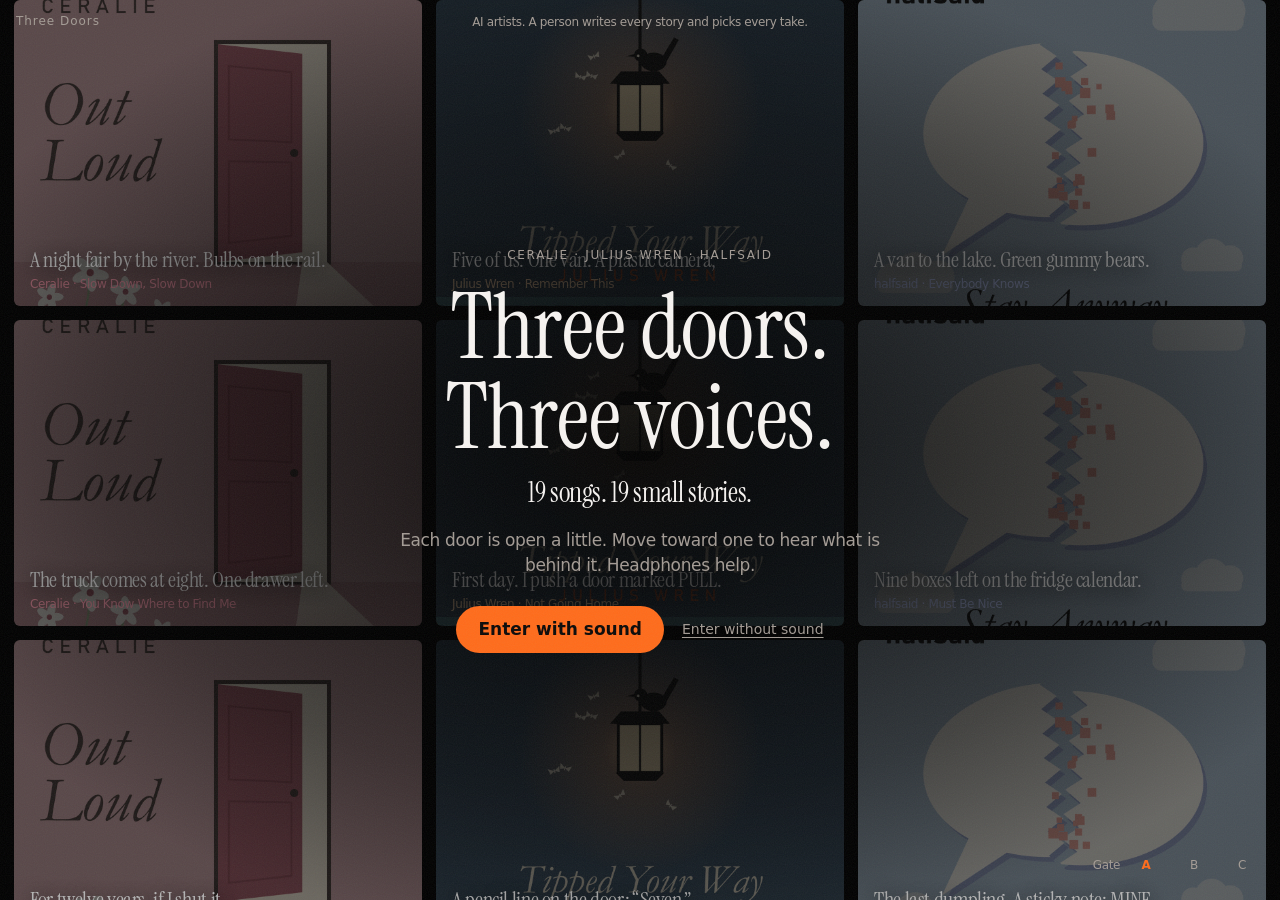
==== site/index.html @ 7b77095a "Add Three Doors site files Co-Authored-By: Claude Sonnet 5.5 <noreply@anthropic.com> Claude-Session:" ====
<!doctype html>
<html lang="en">
<head>
<meta charset="utf-8">
<meta name="viewport" content="width=device-width, initial-scale=1">
<title>Three Doors</title>
<meta name="description" content="Ceralie, Julius Wren and halfsaid. Three AI artists. Each song opens with a short story.">
<link rel="stylesheet" href="base.css?v=3">
<link rel="stylesheet" href="site.css?v=3">
<link rel="stylesheet" href="gate.css?v=3">
</head>
<body class="at-gate">
<div class="grain"></div>
<a class="brand" href="#/">Three Doors</a>
<button class="sound-btn" id="soundBtn" hidden>Sound on</button>

<section class="gate" id="gate">
  <div>
    <div class="eyebrow">Ceralie · Julius Wren · halfsaid</div>
    <h1>Three doors.<br>Three voices.</h1>
    <p class="count" id="gateCount"></p>
    <p id="gateText">Each door is open a little. Move toward one to hear what is behind it. Headphones help.</p>
    <div class="row">
      <button class="pill ember" id="enterSound">Enter with sound</button>
      <button class="link" id="enterMute">Enter without sound</button>
    </div>
  </div>
</section>

<main class="view doors on" id="home" aria-label="Three artists"></main>

<div class="knockL" id="knock" aria-hidden="true">
  <video muted loop playsinline></video>
  <div class="knock"><span></span></div>
</div>

<section class="view room" id="room" aria-labelledby="roomName">
  <canvas class="strings" id="strings"></canvas>
  <div class="room-head" id="roomHead">
    <div class="eyebrow" id="roomAlbum"></div>
    <h1 id="roomName"></h1>
    <p id="roomBio"></p>
    <p class="hint" id="roomHint"></p>
  </div>
  <div class="labels" id="labels"></div>
  <ol class="sr" id="trackList" aria-label="Songs"></ol>
  <nav class="room-nav"><a class="link" href="#/">Back to the doors</a><a class="link" id="roomNext"></a></nav>
</section>

<section class="view scene" id="scene">
  <div class="media" id="media"></div>
  <div class="glow"></div>
  <div class="word" id="word"></div>
  <div class="line" id="line" aria-live="polite"></div>
  <div class="end" id="end">
    <div class="who" id="who"></div>
    <div class="lyric" id="lyric"></div>
    <div class="feel" id="feel"></div>
    <div class="row">
      <button class="pill ember" id="play">Play the song</button>
      <span class="meter" id="meter"><i></i><i></i><i></i><i></i><i></i></span>
      <a class="link" id="sceneBack">Back to the room</a>
    </div>
  </div>
  <button class="skip" id="skip">Skip the story</button>
</section>

<footer class="disclose">AI artists. A person writes every story and picks every take.</footer>

<script src="sound.js?v=3"></script>
<script src="tracks.js?v=3"></script>
<script src="stories.js?v=3"></script>
<script src="site.js?v=3"></script>
<script src="gate.js?v=3"></script>
</body>
</html>
---- site/base.css ----
/* Base for the three probes. Ember frame (black, warm greys, Apple-like type, one orange button).
   Each artist room uses its own colour from the artist palette. */
@import url('https://fonts.googleapis.com/css2?family=Inter:wght@300;400;600;700&family=Instrument+Serif:ital@0;1&display=swap');

:root {
  --page: #000;
  --text: #f7f4f1;
  --text-2: #a39b94;
  --line: rgba(255, 236, 222, 0.09);
  --ember: #ff6b1a;
  --ember-hover: #ff8540;
  --on-ember: #0a0908;
  --sans: 'SF Pro Display', system-ui, -apple-system, 'Inter', 'Segoe UI', sans-serif;
  --serif: 'Instrument Serif', 'Times New Roman', serif;
  --ease: cubic-bezier(.22, 1, .36, 1);
}
* { box-sizing: border-box; margin: 0; padding: 0; }
html, body { background: var(--page); color: var(--text); }
body { font-family: var(--sans); font-size: 17px; line-height: 1.47; letter-spacing: -0.374px; -webkit-font-smoothing: antialiased; overflow-x: hidden; }
a { color: inherit; }
button { font: inherit; color: inherit; background: none; border: 0; cursor: pointer; }

.pill { display: inline-flex; align-items: center; gap: 10px; min-height: 44px; padding: 11px 22px; border-radius: 9999px; font-weight: 600; transition: transform .1s, background .2s; }
.pill:active { transform: scale(.95); }
.pill:focus-visible, .link:focus-visible { outline: 2px solid var(--ember-hover); outline-offset: 3px; }
.pill.ember { background: var(--ember); color: var(--on-ember); }
.pill.ember:hover { background: var(--ember-hover); }
.pill.ghost { border: 1px solid currentColor; }
.link { display: inline-flex; align-items: center; min-height: 44px; font-size: 14px; color: var(--text-2); text-decoration: underline; text-underline-offset: 3px; }

.serif { font-family: var(--serif); font-weight: 400; letter-spacing: 0; }
.eyebrow { font-size: 12px; letter-spacing: .14em; text-transform: uppercase; color: var(--text-2); }

/* Film grain over everything: keeps the AI images printed-looking, not glossy */
.grain { position: fixed; inset: -50%; z-index: 90; pointer-events: none; opacity: .07;
  background-image: url("data:image/svg+xml,%3Csvg xmlns='http://www.w3.org/2000/svg' width='160' height='160'%3E%3Cfilter id='n'%3E%3CfeTurbulence type='fractalNoise' baseFrequency='.9' numOctaves='2' stitchTiles='stitch'/%3E%3C/filter%3E%3Crect width='100%25' height='100%25' filter='url(%23n)'/%3E%3C/svg%3E");
  animation: grain 1.2s steps(6) infinite; }
@keyframes grain { 0%{transform:translate(0,0)} 20%{transform:translate(-4%,3%)} 40%{transform:translate(3%,-2%)} 60%{transform:translate(-2%,-4%)} 80%{transform:translate(4%,2%)} 100%{transform:translate(0,0)} }

.disclose { font-size: 12px; color: var(--text-2); }
.probe-tag { position: fixed; left: 16px; top: 14px; z-index: 80; font-size: 12px; color: var(--text-2); letter-spacing: .08em; }
.probe-tag a { text-decoration: none; }

/* Sound gate (shared): nothing plays before this click */
.gate { position: fixed; inset: 0; z-index: 70; display: grid; place-items: center; text-align: center; background: #000; padding: 24px;
  transition: opacity 1.2s var(--ease), visibility 1.2s; }
.gate.gone { opacity: 0; visibility: hidden; }
.gate h1 { font-family: var(--serif); font-weight: 400; font-size: clamp(40px, 7vw, 96px); line-height: 1; margin: 18px 0 14px; }
.gate p { color: var(--text-2); max-width: 30em; margin: 0 auto 28px; }
.gate .row { display: flex; gap: 18px; justify-content: center; align-items: center; flex-wrap: wrap; }
.sound-btn { position: fixed; right: 16px; top: 10px; z-index: 80; font-size: 13px; color: var(--text-2); padding: 8px 12px; min-height: 44px; min-width: 44px; }

@media (prefers-reduced-motion: reduce) { .grain { animation: none; } * { transition-duration: .01ms !important; animation-duration: .01ms !important; } }
---- site/site.css ----
/* Site layer on top of base.css: doors home, knock transition, string rooms, song scenes */

.brand { position: fixed; left: 16px; top: 0; z-index: 80; display: inline-flex; align-items: center; min-height: 44px;
  font-size: 12px; letter-spacing: .08em; color: var(--text-2); text-decoration: none; }
.brand:hover { color: var(--text); }
footer.disclose { position: fixed; top: 14px; left: 50%; transform: translateX(-50%); z-index: 75; white-space: nowrap; pointer-events: none; }

.view { position: fixed; inset: 0; visibility: hidden; opacity: 0; transition: opacity .9s var(--ease), visibility .9s; }
.view.on { visibility: visible; opacity: 1; }
body.at-gate .view:not(#home) { display: none; }

/* ---------- Home: three doors, each open a crack ---------- */
.doors { display: flex; }
.door { position: relative; flex: 1; overflow: hidden; border-right: 1px solid var(--line); cursor: pointer;
  transition: flex 1.1s var(--ease); outline: none; }
.door:last-child { border-right: 0; }
.doors.has-open .door { flex: .55; }
.doors.has-open .door.open { flex: 2.2; }
.slit { position: absolute; inset: 0; clip-path: inset(0 47.5% 0 47.5%); transition: clip-path 1.2s var(--ease); }
.slit video { width: 100%; height: 100%; object-fit: cover; filter: saturate(.9) brightness(.85); transform: scale(1.08); transition: transform 2.4s var(--ease); }
.door.open .slit { clip-path: inset(0 8% 0 8%); }
.door.open .slit video { transform: scale(1); }
.doors.has-open .door:not(.open) .slit { clip-path: inset(0 49.2% 0 49.2%); }
.beam { position: absolute; top: 0; bottom: 0; left: 50%; width: 2px; transform: translateX(-50%);
  background: var(--c); box-shadow: 0 0 calc(20px + var(--lv, 0) * 90px) calc(4px + var(--lv, 0) * 26px) var(--c);
  opacity: calc(.35 + var(--lv, 0) * .65); transition: opacity .4s, width 1.2s var(--ease); pointer-events: none; mix-blend-mode: screen; }
.door.open .beam { width: 84%; background: transparent; box-shadow: inset 0 0 calc(30px + var(--lv, 0) * 120px) color-mix(in srgb, var(--c) 55%, transparent); }
.door .label { position: absolute; left: 0; right: 0; bottom: 28px; text-align: center; pointer-events: none; }
.door .label .name { font-size: 21px; font-weight: 600; letter-spacing: -.01em; }
.door .label .song { font-size: 14px; color: var(--text-2); }
.door.open .label .name { color: var(--c); }
.door .story { position: absolute; left: 10%; right: 10%; top: 50%; transform: translateY(-50%); pointer-events: none;
  font-family: var(--serif); font-size: clamp(30px, 3.6vw, 60px); line-height: 1.05; text-shadow: 0 2px 30px rgba(0,0,0,.7); }
.door .story span { display: block; opacity: 0; transform: translateY(22px); filter: blur(8px); transition: opacity .9s var(--ease), transform .9s var(--ease), filter .9s var(--ease); }
.door.open .story span { opacity: 1; transform: none; filter: none; }
.door .hint { position: absolute; top: 72px; left: 0; right: 0; text-align: center; font-size: 13px; color: var(--text-2); opacity: 0; transition: opacity .6s .9s; pointer-events: none; }
.door.open .hint { opacity: 1; }

/* ---------- Knock: you walk through the door, through the artist's name ---------- */
.knockL { position: fixed; inset: 0; z-index: 60; visibility: hidden; background: #000; }
.knockL.on { visibility: visible; }
.knockL.out { opacity: 0; transition: opacity .9s var(--ease); }
.knockL video { position: absolute; inset: 0; width: 100%; height: 100%; object-fit: cover; }
.knock { position: absolute; inset: 0; display: grid; place-items: center; background: #000; color: #fff; mix-blend-mode: multiply;
  font-weight: 700; letter-spacing: -.05em; line-height: 1; white-space: nowrap; }
.knock span { display: block; transform-origin: 50% 52%; }
.knockL.zoom .knock span { transform: scale(14); transition: transform 2.2s cubic-bezier(.7,0,.2,1); }
.knockL.zoom .knock { opacity: 0; transition: opacity .9s 1.4s; }

/* ---------- Room: one string per song on the album ---------- */
.room { background: radial-gradient(120% 70% at 50% -10%, color-mix(in srgb, var(--c) 14%, transparent), transparent 60%), #000; }
.room .strings { position: absolute; inset: 0; width: 100%; height: 100%; }
.room-head { position: absolute; left: 6vw; right: 6vw; top: 0; padding-top: 76px; pointer-events: none; }
.room-head h1 { font-family: var(--serif); font-weight: 400; color: var(--c); font-size: clamp(56px, 8.5vw, 132px); line-height: .92; margin: 10px 0 12px; }
.room-head p { color: var(--text-2); max-width: 31em; }
.room-head .hint { color: var(--text); font-size: 14px; margin-top: 10px; opacity: .8; }
.labels { position: absolute; inset: 0; pointer-events: none; }
.lab { position: absolute; left: 6vw; right: 6vw; display: flex; justify-content: space-between; align-items: baseline; gap: 16px;
  transform: translateY(-130%); color: var(--text-2); transition: color .4s; }
.lab b { font-size: 19px; font-weight: 600; letter-spacing: -.01em; }
.lab b em { font-style: normal; font-weight: 400; font-size: 13px; margin-right: 12px; opacity: .7; }
.lab span { font-size: 13px; white-space: nowrap; }
.lab .tag { color: var(--c); }
.lab.hot { color: var(--c); }
.lab.hot span { color: var(--text); }
.room-nav { position: absolute; left: 6vw; right: 6vw; bottom: 12px; display: flex; justify-content: space-between; gap: 16px; }
.sr { position: absolute; width: 1px; height: 1px; overflow: hidden; clip: rect(0 0 0 0); white-space: nowrap; }
.sr:focus-within { width: auto; height: auto; clip: auto; left: 6vw; bottom: 64px; z-index: 5; list-style: none; display: flex; flex-wrap: wrap; gap: 8px; }
.sr button { font-size: 13px; padding: 8px 12px; min-height: 44px; border: 1px solid var(--line); border-radius: 9999px; }
.sr button:focus-visible { outline: 2px solid var(--ember-hover); }

/* ---------- Scene: the song, lit by a light that follows you and swells with the voice ---------- */
.scene { background: #000; }
.scene .media { position: absolute; inset: 0;
  -webkit-mask-image: radial-gradient(circle at var(--x, 50%) var(--y, 50%), #000 0, #000 calc(var(--r, 0px) * .45), transparent var(--r, 0px));
          mask-image: radial-gradient(circle at var(--x, 50%) var(--y, 50%), #000 0, #000 calc(var(--r, 0px) * .45), transparent var(--r, 0px)); }
.scene .media video, .scene .media img { position: absolute; inset: 0; width: 100%; height: 100%; object-fit: cover; }
.scene .media img { animation: drift 40s var(--ease) infinite alternate; }
@keyframes drift { from { transform: scale(1.04) translate(0, 0); } to { transform: scale(1.14) translate(-2%, -1.5%); } }
.glow { position: absolute; inset: 0; pointer-events: none; mix-blend-mode: screen;
  background: radial-gradient(circle at var(--x, 50%) var(--y, 50%), color-mix(in srgb, var(--c) 30%, transparent), transparent calc(var(--r, 0px) * 1.2)); }
.line { position: absolute; left: 50%; top: 50%; transform: translate(-50%, -50%); width: min(90vw, 1000px); text-align: center; pointer-events: none;
  font-family: var(--serif); font-size: clamp(36px, 5.4vw, 92px); line-height: 1.02; text-shadow: 0 2px 40px rgba(0,0,0,.75); }
.line span { display: block; opacity: 0; transform: translateY(18px); filter: blur(10px); transition: opacity 1s var(--ease), transform 1s var(--ease), filter 1s var(--ease); }
.line span.on { opacity: 1; transform: none; filter: none; }
.line.out { opacity: 0; transition: opacity 1s; }
.word { position: absolute; inset: 0; display: grid; place-items: center; pointer-events: none; font-weight: 700; font-size: 25vw; letter-spacing: -.06em;
  color: transparent; -webkit-text-stroke: 1.5px var(--c); opacity: 0; transform: scale(.94); transition: opacity 1.4s, transform 6s var(--ease); }
.word.on { opacity: .7; transform: scale(1.04); }
.end { position: absolute; left: 0; right: 0; bottom: 0; padding: 30vh 6vw 8vh; background: linear-gradient(transparent, rgba(0,0,0,.6) 40%, rgba(0,0,0,.92));
  opacity: 0; visibility: hidden; transform: translateY(20px); transition: opacity 1s, transform 1s var(--ease), visibility 1s; pointer-events: none; }
.end.on { opacity: 1; visibility: visible; transform: none; pointer-events: auto; }
.end .who { color: var(--c); font-weight: 600; }
.end .lyric { font-family: var(--serif); font-size: clamp(30px, 4.4vw, 70px); line-height: 1.02; max-width: 15em; margin: 8px 0 8px; text-shadow: 0 2px 24px rgba(0,0,0,.6); }
.end .feel { color: var(--text-2); margin-bottom: 22px; }
.end .row { display: flex; gap: 18px; align-items: center; flex-wrap: wrap; }
.meter { display: inline-flex; gap: 3px; height: 18px; align-items: flex-end; }
.meter i { width: 3px; background: var(--c); border-radius: 2px; height: 20%; }
.skip { position: absolute; right: 16px; bottom: 16px; font-size: 13px; color: var(--text-2); min-height: 44px; padding: 0 8px; }
.skip[hidden] { display: none; }

@media (max-width: 1000px) {
  footer.disclose { top: 40px; left: 16px; transform: none; white-space: normal; max-width: calc(100% - 32px); }
  .room-head { padding-top: 84px; }
}
@media (max-width: 720px) {
  .doors { flex-direction: column; }
  .door { border-right: 0; border-bottom: 1px solid var(--line); }
  .slit { clip-path: inset(46% 0 46% 0); }
  .door.open .slit { clip-path: inset(6% 0 6% 0); }
  .doors.has-open .door:not(.open) .slit { clip-path: inset(49% 0 49% 0); }
  .beam { top: 50%; bottom: auto; left: 0; right: 0; width: auto; height: 2px; transform: translateY(-50%); }
  .door.open .beam { height: 88%; width: auto; }
  .door .label { bottom: 10px; }
  .door .story { font-size: 30px; }
  .door .hint { top: 14px; }
  .room-head p { font-size: 15px; }
  .lab b { font-size: 16px; }
  .lab b em { margin-right: 8px; }
  .lab span { font-size: 12px; }
  .word { font-size: 30vw; }
  .end { padding: 0 24px 8vh; }
}
---- site/gate.css ----
/* The gate in three test versions (gate.js). The copy sits on top; the background moves on its own. */

.gate { overflow: hidden; }
.gate > div:not(.gate-bg) { position: relative; z-index: 2; }
.gate .count { font-family: var(--serif); font-size: clamp(20px, 2.2vw, 30px); color: var(--text); margin: -4px 0 14px; }
.gate-bg { position: absolute; inset: 0; z-index: 0; }
.gate-bg .pic { position: absolute; inset: 0; overflow: hidden; }
.gate-bg .pic video, .gate-bg .pic img { width: 100%; height: 100%; object-fit: cover; display: block; }
.gate-switch { position: absolute; right: 16px; bottom: 12px; z-index: 3; font-size: 12px; color: var(--text-2); display: flex; gap: 4px; align-items: center; }
.gate-switch a { display: inline-grid; place-items: center; min-width: 44px; min-height: 44px; color: var(--text-2); text-decoration: none; }
.gate-switch a.on { color: var(--ember); font-weight: 600; }

/* ---------- A: a moving wall of every story ---------- */
.gate-a { display: grid; grid-template-columns: repeat(3, 1fr); gap: 14px; padding: 0 14px; }
.gate-a::after { content: ''; position: absolute; inset: 0; pointer-events: none;
  background: radial-gradient(60% 55% at 50% 50%, rgba(0,0,0,.92), rgba(0,0,0,.55) 70%, rgba(0,0,0,.3)); }
.gate-a .col { position: relative; overflow: hidden; }
.gate-a .lane { display: flex; flex-direction: column; gap: 14px; animation: up var(--dur) linear infinite; }
.gate-a .col.down .lane { animation-direction: reverse; }
@keyframes up { from { transform: translateY(0); } to { transform: translateY(calc(-50% - 7px)); } }
.gate-a .tile { position: relative; aspect-ratio: 4 / 3; border-radius: 6px; overflow: hidden; background: #0b0b0b; text-align: left; }
.gate-a .tile .pic { filter: saturate(.8) brightness(.62); }
.gate-a .tile p { position: absolute; left: 16px; right: 16px; bottom: 34px; margin: 0; max-width: none; font-family: var(--serif); font-size: clamp(18px, 1.7vw, 28px); line-height: 1.05; color: #fff; text-shadow: 0 2px 18px rgba(0,0,0,.8); }
.gate-a .tile span { position: absolute; left: 16px; bottom: 12px; font-size: 12px; color: var(--c); }

/* ---------- B: three live slits of light ---------- */
.gate-b::after { content: ''; position: absolute; inset: 0; pointer-events: none; background: radial-gradient(50% 40% at 50% 50%, rgba(0,0,0,.85), transparent 75%); }
.gate-b .slit2 { position: absolute; top: 0; bottom: 0; width: 34vw; left: calc(16.66vw + var(--i, 0) * 33.33vw); }
.gate-b .slit2:nth-child(1) { --i: 0; } .gate-b .slit2:nth-child(2) { --i: 1; } .gate-b .slit2:nth-child(3) { --i: 2; }
.gate-b .slit2 { transform: translateX(-50%); }
.gate-b .slit2 .pic { clip-path: inset(0 47% 0 47%); animation: breathe 7.8s var(--ease) var(--d) infinite; filter: brightness(.85); }
.gate-b .slit2::before { content: ''; position: absolute; top: 0; bottom: 0; left: 50%; width: 2px; transform: translateX(-50%); z-index: 1;
  background: var(--c); box-shadow: 0 0 40px 8px var(--c); opacity: .55; mix-blend-mode: screen; animation: glow 7.8s var(--ease) var(--d) infinite; }
@keyframes breathe { 0%, 100% { clip-path: inset(0 47% 0 47%); } 50% { clip-path: inset(0 30% 0 30%); } }
@keyframes glow { 0%, 100% { opacity: .55; } 50% { opacity: .15; } }
.gate-b .slit2 span { position: absolute; left: 0; right: 0; bottom: 64px; text-align: center; font-size: 14px; color: var(--c); letter-spacing: .06em; z-index: 2; }

/* ---------- C: story lines as giant type, the songs inside the letters ---------- */
.gate-c { display: grid; grid-template-rows: repeat(3, 1fr); }
.gate-c .row2 { position: relative; overflow: hidden; border-bottom: 1px solid var(--line); }
.gate-c .row2 .pic video, .gate-c .row2 .pic img { filter: saturate(1.15) brightness(1.1); }
.gate-c .type { position: absolute; inset: 0; background: #000; color: #fff; mix-blend-mode: multiply; display: flex; align-items: center; overflow: hidden; }
.gate-c .run { display: flex; white-space: pre; animation: slide var(--dur) linear infinite; }
.gate-c .row2.rev .run { animation-direction: reverse; }
.gate-c .run span { font-family: var(--serif); font-size: 25vh; line-height: 1; letter-spacing: -.01em; }
@keyframes slide { from { transform: translateX(0); } to { transform: translateX(-50%); } }
.gate-c .row2 em { position: absolute; right: 16px; top: 10px; font-style: normal; font-size: 12px; letter-spacing: .1em; text-transform: uppercase; color: var(--c); z-index: 1; }
.gate.is-c > div:not(.gate-bg) { background: rgba(0,0,0,.86); padding: 34px 40px 30px; border-radius: 18px; border: 1px solid var(--line); box-shadow: 0 0 80px 30px rgba(0,0,0,.7); }

@media (max-width: 720px) {
  .gate-a { grid-template-columns: repeat(2, 1fr); gap: 10px; padding: 0 10px; }
  .gate-a .col:nth-child(3) { display: none; }
  .gate-a .lane { gap: 10px; }
  .gate-a .tile p { font-size: 17px; left: 12px; right: 12px; }
  .gate-b .slit2 { width: 40vw; }
  .gate-c .run span { font-size: 19vh; }
  .gate.is-c > div:not(.gate-bg) { padding: 26px 20px 22px; }
}
@media (prefers-reduced-motion: reduce) {
  .gate-a .lane, .gate-c .run, .gate-b .slit2 .pic, .gate-b .slit2::before { animation: none; }
  .gate-b .slit2 .pic { clip-path: inset(0 38% 0 38%); }
}
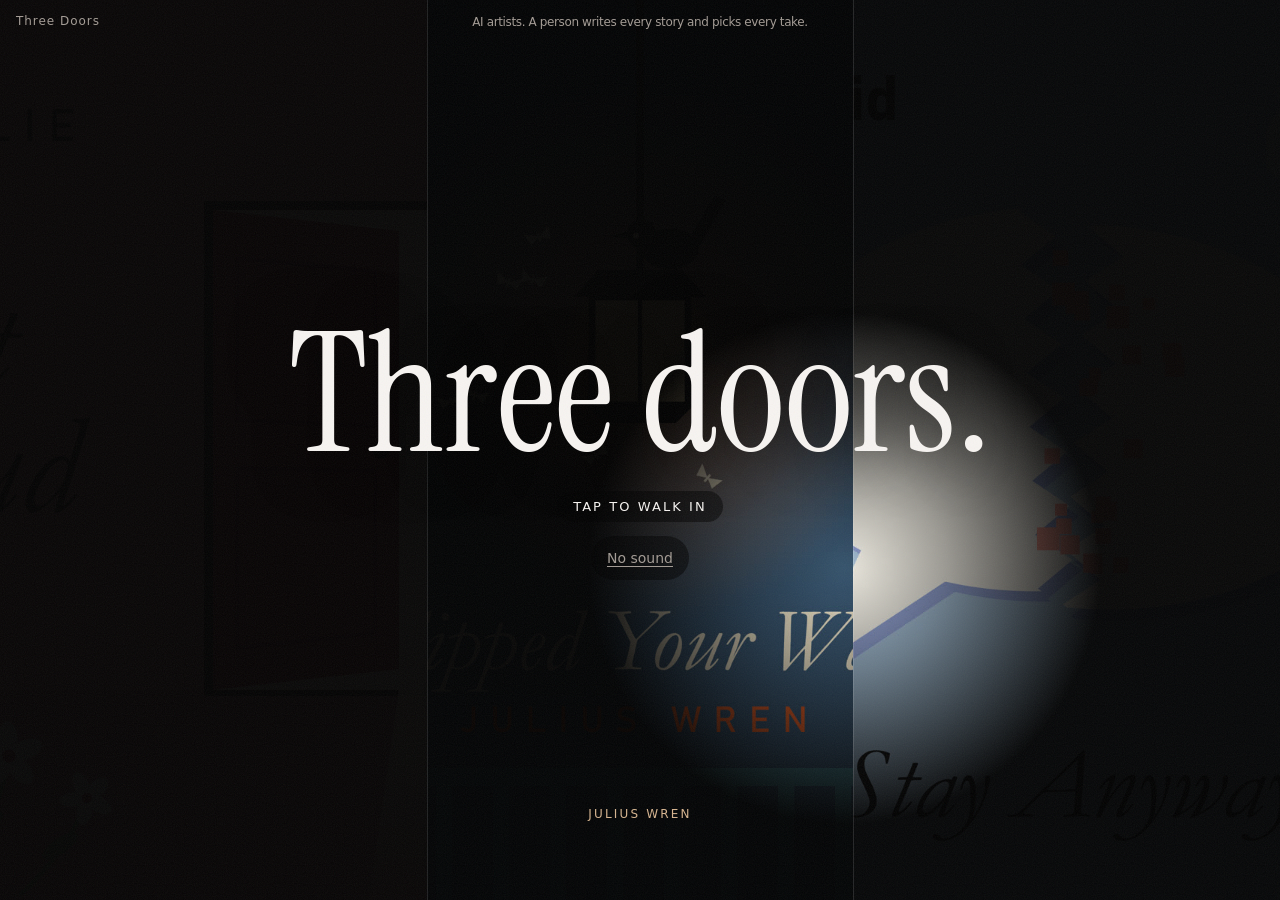
==== commit c9e99025: "Replace the three test gates with one: a torch in the dark The gate is now a picture, not a block of" ====
--- a/site/index.html
+++ b/site/index.html
@@ -5,9 +5,9 @@
 <meta name="viewport" content="width=device-width, initial-scale=1">
 <title>Three Doors</title>
 <meta name="description" content="Ceralie, Julius Wren and halfsaid. Three AI artists. Each song opens with a short story.">
-<link rel="stylesheet" href="base.css?v=3">
-<link rel="stylesheet" href="site.css?v=3">
-<link rel="stylesheet" href="gate.css?v=3">
+<link rel="stylesheet" href="base.css?v=4">
+<link rel="stylesheet" href="site.css?v=4">
+<link rel="stylesheet" href="gate.css?v=4">
 </head>
 <body class="at-gate">
 <div class="grain"></div>
@@ -16,13 +16,12 @@
 
 <section class="gate" id="gate">
   <div>
-    <div class="eyebrow">Ceralie · Julius Wren · halfsaid</div>
-    <h1>Three doors.<br>Three voices.</h1>
-    <p class="count" id="gateCount"></p>
-    <p id="gateText">Each door is open a little. Move toward one to hear what is behind it. Headphones help.</p>
+    <h1>Three doors.</h1>
+    <p id="gateText" hidden>Each door is open a little. Move toward one to hear what is behind it. Headphones help.</p>
+    <p class="cue">Tap to walk in</p>
     <div class="row">
       <button class="pill ember" id="enterSound">Enter with sound</button>
-      <button class="link" id="enterMute">Enter without sound</button>
+      <button class="link" id="enterMute">No sound</button>
     </div>
   </div>
 </section>
@@ -67,10 +66,10 @@
 
 <footer class="disclose">AI artists. A person writes every story and picks every take.</footer>
 
-<script src="sound.js?v=3"></script>
-<script src="tracks.js?v=3"></script>
-<script src="stories.js?v=3"></script>
-<script src="site.js?v=3"></script>
-<script src="gate.js?v=3"></script>
+<script src="sound.js?v=4"></script>
+<script src="tracks.js?v=4"></script>
+<script src="stories.js?v=4"></script>
+<script src="site.js?v=4"></script>
+<script src="gate.js?v=4"></script>
 </body>
 </html>
--- a/site/gate.css
+++ b/site/gate.css
@@ -1,62 +1,28 @@
-/* The gate in three test versions (gate.js). The copy sits on top; the background moves on its own. */
+/* The gate (gate.js): a torch in the dark. The picture is the gate; the only words are the title and one way in. */
 
-.gate { overflow: hidden; }
+.gate { overflow: hidden; cursor: pointer; }
 .gate > div:not(.gate-bg) { position: relative; z-index: 2; }
-.gate .count { font-family: var(--serif); font-size: clamp(20px, 2.2vw, 30px); color: var(--text); margin: -4px 0 14px; }
+.gate h1 { font-size: clamp(64px, 13vw, 210px); line-height: .9; margin: 0 0 22px; text-shadow: 0 4px 60px rgba(0,0,0,.85); pointer-events: none; }
+.gate .cue { display: inline-block; margin: 0 auto 14px; font-size: 13px; letter-spacing: .16em; text-transform: uppercase; color: var(--text); animation: cuepulse 2.8s ease-in-out infinite; pointer-events: none; }
+@keyframes cuepulse { 0%, 100% { opacity: .35; } 50% { opacity: 1; } }
+.gate .cue, .gate .link { background: rgba(0,0,0,.5); padding: 6px 16px; border-radius: 9999px; }
+/* The tap-anywhere button stays out of sight but keeps keyboard focus */
+.gate #enterSound:not(:focus-visible) { position: absolute; width: 1px; height: 1px; overflow: hidden; clip: rect(0 0 0 0); white-space: nowrap; padding: 0; }
+
 .gate-bg { position: absolute; inset: 0; z-index: 0; }
-.gate-bg .pic { position: absolute; inset: 0; overflow: hidden; }
+.gate-bg .pic { position: absolute; inset: 0; overflow: hidden; filter: saturate(1.1); }
 .gate-bg .pic video, .gate-bg .pic img { width: 100%; height: 100%; object-fit: cover; display: block; }
-.gate-switch { position: absolute; right: 16px; bottom: 12px; z-index: 3; font-size: 12px; color: var(--text-2); display: flex; gap: 4px; align-items: center; }
-.gate-switch a { display: inline-grid; place-items: center; min-width: 44px; min-height: 44px; color: var(--text-2); text-decoration: none; }
-.gate-switch a.on { color: var(--ember); font-weight: 600; }
-
-/* ---------- A: a moving wall of every story ---------- */
-.gate-a { display: grid; grid-template-columns: repeat(3, 1fr); gap: 14px; padding: 0 14px; }
-.gate-a::after { content: ''; position: absolute; inset: 0; pointer-events: none;
-  background: radial-gradient(60% 55% at 50% 50%, rgba(0,0,0,.92), rgba(0,0,0,.55) 70%, rgba(0,0,0,.3)); }
-.gate-a .col { position: relative; overflow: hidden; }
-.gate-a .lane { display: flex; flex-direction: column; gap: 14px; animation: up var(--dur) linear infinite; }
-.gate-a .col.down .lane { animation-direction: reverse; }
-@keyframes up { from { transform: translateY(0); } to { transform: translateY(calc(-50% - 7px)); } }
-.gate-a .tile { position: relative; aspect-ratio: 4 / 3; border-radius: 6px; overflow: hidden; background: #0b0b0b; text-align: left; }
-.gate-a .tile .pic { filter: saturate(.8) brightness(.62); }
-.gate-a .tile p { position: absolute; left: 16px; right: 16px; bottom: 34px; margin: 0; max-width: none; font-family: var(--serif); font-size: clamp(18px, 1.7vw, 28px); line-height: 1.05; color: #fff; text-shadow: 0 2px 18px rgba(0,0,0,.8); }
-.gate-a .tile span { position: absolute; left: 16px; bottom: 12px; font-size: 12px; color: var(--c); }
-
-/* ---------- B: three live slits of light ---------- */
-.gate-b::after { content: ''; position: absolute; inset: 0; pointer-events: none; background: radial-gradient(50% 40% at 50% 50%, rgba(0,0,0,.85), transparent 75%); }
-.gate-b .slit2 { position: absolute; top: 0; bottom: 0; width: 34vw; left: calc(16.66vw + var(--i, 0) * 33.33vw); }
-.gate-b .slit2:nth-child(1) { --i: 0; } .gate-b .slit2:nth-child(2) { --i: 1; } .gate-b .slit2:nth-child(3) { --i: 2; }
-.gate-b .slit2 { transform: translateX(-50%); }
-.gate-b .slit2 .pic { clip-path: inset(0 47% 0 47%); animation: breathe 7.8s var(--ease) var(--d) infinite; filter: brightness(.85); }
-.gate-b .slit2::before { content: ''; position: absolute; top: 0; bottom: 0; left: 50%; width: 2px; transform: translateX(-50%); z-index: 1;
-  background: var(--c); box-shadow: 0 0 40px 8px var(--c); opacity: .55; mix-blend-mode: screen; animation: glow 7.8s var(--ease) var(--d) infinite; }
-@keyframes breathe { 0%, 100% { clip-path: inset(0 47% 0 47%); } 50% { clip-path: inset(0 30% 0 30%); } }
-@keyframes glow { 0%, 100% { opacity: .55; } 50% { opacity: .15; } }
-.gate-b .slit2 span { position: absolute; left: 0; right: 0; bottom: 64px; text-align: center; font-size: 14px; color: var(--c); letter-spacing: .06em; z-index: 2; }
-
-/* ---------- C: story lines as giant type, the songs inside the letters ---------- */
-.gate-c { display: grid; grid-template-rows: repeat(3, 1fr); }
-.gate-c .row2 { position: relative; overflow: hidden; border-bottom: 1px solid var(--line); }
-.gate-c .row2 .pic video, .gate-c .row2 .pic img { filter: saturate(1.15) brightness(1.1); }
-.gate-c .type { position: absolute; inset: 0; background: #000; color: #fff; mix-blend-mode: multiply; display: flex; align-items: center; overflow: hidden; }
-.gate-c .run { display: flex; white-space: pre; animation: slide var(--dur) linear infinite; }
-.gate-c .row2.rev .run { animation-direction: reverse; }
-.gate-c .run span { font-family: var(--serif); font-size: 25vh; line-height: 1; letter-spacing: -.01em; }
-@keyframes slide { from { transform: translateX(0); } to { transform: translateX(-50%); } }
-.gate-c .row2 em { position: absolute; right: 16px; top: 10px; font-style: normal; font-size: 12px; letter-spacing: .1em; text-transform: uppercase; color: var(--c); z-index: 1; }
-.gate.is-c > div:not(.gate-bg) { background: rgba(0,0,0,.86); padding: 34px 40px 30px; border-radius: 18px; border: 1px solid var(--line); box-shadow: 0 0 80px 30px rgba(0,0,0,.7); }
+.gate-bg .slide { position: absolute; top: 0; bottom: 0; width: 33.34%; }
+.gate-bg .slide:nth-child(1) { left: 0; } .gate-bg .slide:nth-child(2) { left: 33.33%; } .gate-bg .slide:nth-child(3) { left: 66.66%; }
+.gate-bg .slide + .slide::before { content: ''; position: absolute; left: 0; top: 0; bottom: 0; width: 1px; background: rgba(255,255,255,.12); z-index: 2; }
+.gate-bg .who { position: absolute; left: 0; right: 0; bottom: 76px; text-align: center; font-size: 12px; letter-spacing: .18em; text-transform: uppercase; color: var(--c); z-index: 2; opacity: 0; transition: opacity .6s var(--ease); }
+.gate-bg .who.on { opacity: 1; }
+.gate-bg .dark { position: absolute; inset: 0; z-index: 1; pointer-events: none;
+  background: radial-gradient(circle var(--r, 30vw) at var(--x, 50%) var(--y, 50%), rgba(0,0,0,0) 0, rgba(0,0,0,.35) 40%, rgba(0,0,0,.97) 100%); }
 
 @media (max-width: 720px) {
-  .gate-a { grid-template-columns: repeat(2, 1fr); gap: 10px; padding: 0 10px; }
-  .gate-a .col:nth-child(3) { display: none; }
-  .gate-a .lane { gap: 10px; }
-  .gate-a .tile p { font-size: 17px; left: 12px; right: 12px; }
-  .gate-b .slit2 { width: 40vw; }
-  .gate-c .run span { font-size: 19vh; }
-  .gate.is-c > div:not(.gate-bg) { padding: 26px 20px 22px; }
+  .gate h1 { font-size: clamp(60px, 19vw, 96px); }
 }
 @media (prefers-reduced-motion: reduce) {
-  .gate-a .lane, .gate-c .run, .gate-b .slit2 .pic, .gate-b .slit2::before { animation: none; }
-  .gate-b .slit2 .pic { clip-path: inset(0 38% 0 38%); }
+  .gate .cue { animation: none; opacity: 1; }
 }
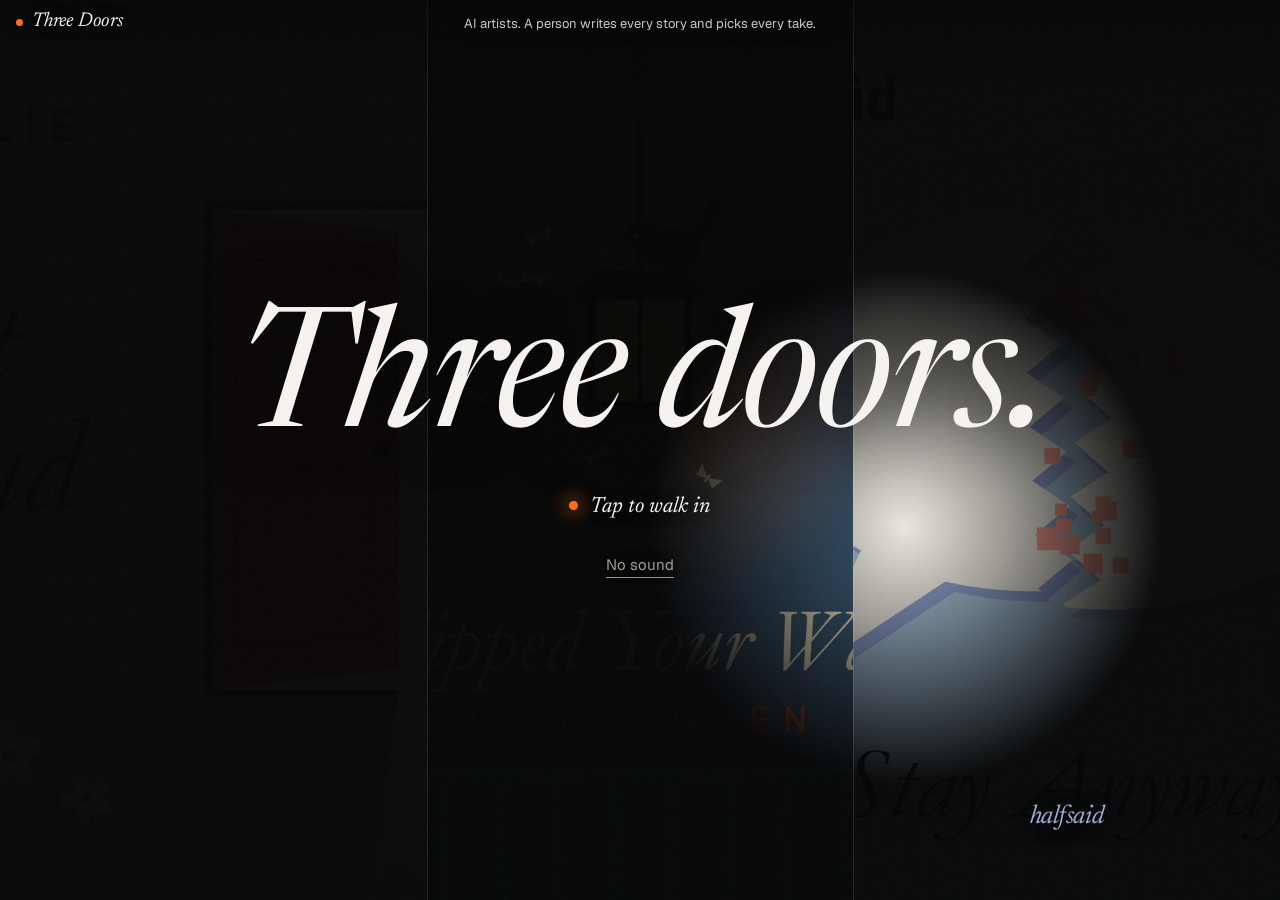
==== commit 7286b92c: "Polish type and small details: Newsreader and Geist, self-hosted Replace Inter and Instrument Serif " ====
--- a/site/index.html
+++ b/site/index.html
@@ -1,75 +1,78 @@
-<!doctype html>
-<html lang="en">
-<head>
-<meta charset="utf-8">
-<meta name="viewport" content="width=device-width, initial-scale=1">
-<title>Three Doors</title>
-<meta name="description" content="Ceralie, Julius Wren and halfsaid. Three AI artists. Each song opens with a short story.">
-<link rel="stylesheet" href="base.css?v=4">
-<link rel="stylesheet" href="site.css?v=4">
-<link rel="stylesheet" href="gate.css?v=4">
-</head>
-<body class="at-gate">
-<div class="grain"></div>
-<a class="brand" href="#/">Three Doors</a>
-<button class="sound-btn" id="soundBtn" hidden>Sound on</button>
-
-<section class="gate" id="gate">
-  <div>
-    <h1>Three doors.</h1>
-    <p id="gateText" hidden>Each door is open a little. Move toward one to hear what is behind it. Headphones help.</p>
-    <p class="cue">Tap to walk in</p>
-    <div class="row">
-      <button class="pill ember" id="enterSound">Enter with sound</button>
-      <button class="link" id="enterMute">No sound</button>
-    </div>
-  </div>
-</section>
-
-<main class="view doors on" id="home" aria-label="Three artists"></main>
-
-<div class="knockL" id="knock" aria-hidden="true">
-  <video muted loop playsinline></video>
-  <div class="knock"><span></span></div>
-</div>
-
-<section class="view room" id="room" aria-labelledby="roomName">
-  <canvas class="strings" id="strings"></canvas>
-  <div class="room-head" id="roomHead">
-    <div class="eyebrow" id="roomAlbum"></div>
-    <h1 id="roomName"></h1>
-    <p id="roomBio"></p>
-    <p class="hint" id="roomHint"></p>
-  </div>
-  <div class="labels" id="labels"></div>
-  <ol class="sr" id="trackList" aria-label="Songs"></ol>
-  <nav class="room-nav"><a class="link" href="#/">Back to the doors</a><a class="link" id="roomNext"></a></nav>
-</section>
-
-<section class="view scene" id="scene">
-  <div class="media" id="media"></div>
-  <div class="glow"></div>
-  <div class="word" id="word"></div>
-  <div class="line" id="line" aria-live="polite"></div>
-  <div class="end" id="end">
-    <div class="who" id="who"></div>
-    <div class="lyric" id="lyric"></div>
-    <div class="feel" id="feel"></div>
-    <div class="row">
-      <button class="pill ember" id="play">Play the song</button>
-      <span class="meter" id="meter"><i></i><i></i><i></i><i></i><i></i></span>
-      <a class="link" id="sceneBack">Back to the room</a>
-    </div>
-  </div>
-  <button class="skip" id="skip">Skip the story</button>
-</section>
-
-<footer class="disclose">AI artists. A person writes every story and picks every take.</footer>
-
-<script src="sound.js?v=4"></script>
-<script src="tracks.js?v=4"></script>
-<script src="stories.js?v=4"></script>
-<script src="site.js?v=4"></script>
-<script src="gate.js?v=4"></script>
-</body>
-</html>
+<!doctype html>
+<html lang="en">
+<head>
+<meta charset="utf-8">
+<meta name="viewport" content="width=device-width, initial-scale=1">
+<title>Three Doors</title>
+<meta name="description" content="Ceralie, Julius Wren and halfsaid. Three AI artists. Each song opens with a short story.">
+<link rel="stylesheet" href="base.css?v=4">
+<link rel="stylesheet" href="site.css?v=4">
+<link rel="stylesheet" href="gate.css?v=4">
+<link rel="stylesheet" href="type.css?v=5">
+<link rel="preload" href="fonts/Newsreader-italic.woff2" as="font" type="font/woff2" crossorigin>
+<link rel="preload" href="fonts/Geist-normal.woff2" as="font" type="font/woff2" crossorigin>
+</head>
+<body class="at-gate">
+<div class="grain"></div>
+<a class="brand" href="#/">Three Doors</a>
+<button class="sound-btn" id="soundBtn" hidden>Sound on</button>
+
+<section class="gate" id="gate">
+  <div>
+    <h1>Three doors.</h1>
+    <p id="gateText" hidden>Each door is open a little. Move toward one to hear what is behind it. Headphones help.</p>
+    <p class="cue">Tap to walk in</p>
+    <div class="row">
+      <button class="pill ember" id="enterSound">Enter with sound</button>
+      <button class="link" id="enterMute">No sound</button>
+    </div>
+  </div>
+</section>
+
+<main class="view doors on" id="home" aria-label="Three artists"></main>
+
+<div class="knockL" id="knock" aria-hidden="true">
+  <video muted loop playsinline></video>
+  <div class="knock"><span></span></div>
+</div>
+
+<section class="view room" id="room" aria-labelledby="roomName">
+  <canvas class="strings" id="strings"></canvas>
+  <div class="room-head" id="roomHead">
+    <div class="eyebrow" id="roomAlbum"></div>
+    <h1 id="roomName"></h1>
+    <p id="roomBio"></p>
+    <p class="hint" id="roomHint"></p>
+  </div>
+  <div class="labels" id="labels"></div>
+  <ol class="sr" id="trackList" aria-label="Songs"></ol>
+  <nav class="room-nav"><a class="link" href="#/">Back to the doors</a><a class="link" id="roomNext"></a></nav>
+</section>
+
+<section class="view scene" id="scene">
+  <div class="media" id="media"></div>
+  <div class="glow"></div>
+  <div class="word" id="word"></div>
+  <div class="line" id="line" aria-live="polite"></div>
+  <div class="end" id="end">
+    <div class="who" id="who"></div>
+    <div class="lyric" id="lyric"></div>
+    <div class="feel" id="feel"></div>
+    <div class="row">
+      <button class="pill ember" id="play">Play the song</button>
+      <span class="meter" id="meter"><i></i><i></i><i></i><i></i><i></i></span>
+      <a class="link" id="sceneBack">Back to the room</a>
+    </div>
+  </div>
+  <button class="skip" id="skip">Skip the story</button>
+</section>
+
+<footer class="disclose">AI artists. A person writes every story and picks every take.</footer>
+
+<script src="sound.js?v=4"></script>
+<script src="tracks.js?v=4"></script>
+<script src="stories.js?v=4"></script>
+<script src="site.js?v=4"></script>
+<script src="gate.js?v=4"></script>
+</body>
+</html>
--- a/site/base.css
+++ b/site/base.css
@@ -1,6 +1,5 @@
 /* Base for the three probes. Ember frame (black, warm greys, Apple-like type, one orange button).
    Each artist room uses its own colour from the artist palette. */
-@import url('https://fonts.googleapis.com/css2?family=Inter:wght@300;400;600;700&family=Instrument+Serif:ital@0;1&display=swap');
 
 :root {
   --page: #000;
--- a/site/type.css
+++ b/site/type.css
@@ -0,0 +1,90 @@
+/* Type and small details. Loaded last, so it wins over base.css and site.css.
+   Fonts are self-hosted (latin subset, variable): no blocking request to Google Fonts. */
+@font-face { font-family: 'Newsreader'; src: url(fonts/Newsreader-normal.woff2) format('woff2'); font-weight: 300 500; font-style: normal; font-display: swap; }
+@font-face { font-family: 'Newsreader'; src: url(fonts/Newsreader-italic.woff2) format('woff2'); font-weight: 300 500; font-style: italic; font-display: swap; }
+@font-face { font-family: 'Geist'; src: url(fonts/Geist-normal.woff2) format('woff2'); font-weight: 300 600; font-display: swap; }
+
+:root {
+  --serif: 'Newsreader', 'Iowan Old Style', Georgia, serif;
+  --sans: 'Geist', system-ui, -apple-system, 'Segoe UI', sans-serif;
+  --display: var(--serif);
+  --italic: italic;
+  --dw: 400;
+}
+
+body { font-size: 16px; letter-spacing: 0; font-optical-sizing: auto; }
+::selection { background: rgba(255, 107, 26, .35); color: #fff; }
+h1, .line, .lyric, .story { text-wrap: balance; }
+
+/* Display text: one face for titles, names, story lines, song names */
+.serif, .gate h1, .room-head h1, .line, .end .lyric, .door .story, .knock { font-family: var(--display); font-weight: var(--dw); letter-spacing: -.02em; }
+.gate h1 { font-style: var(--italic); }
+.room-head h1 { font-style: var(--italic); }
+.knock { font-weight: var(--dw); }
+
+/* Labels: no tracked capitals. Names are set in the display face, small notes in italic. */
+.eyebrow { font-family: var(--display); font-style: var(--italic); font-size: 19px; letter-spacing: 0; text-transform: none; color: var(--text-2); }
+.brand { font-family: var(--display); font-style: var(--italic); font-size: 20px; letter-spacing: -.01em; font-weight: var(--dw); color: var(--text); }
+.brand::before { content: ''; display: inline-block; width: 7px; height: 7px; margin-right: 9px; border-radius: 50%; background: var(--ember); }
+.brand:hover { color: #fff; }
+footer.disclose { font-size: 13px; letter-spacing: 0; color: rgba(247, 244, 241, .82); }
+.sound-btn { font-size: 14px; color: var(--text); }
+.brand, footer.disclose, .sound-btn, .skip { text-shadow: 0 1px 14px rgba(0, 0, 0, .75), 0 0 2px rgba(0, 0, 0, .5); }
+/* A soft shade under the top bar, so the small text stays readable over bright scenes */
+body::before { content: ''; position: fixed; left: 0; right: 0; top: 0; height: 96px; z-index: 74; pointer-events: none; background: linear-gradient(rgba(0, 0, 0, .55), transparent); }
+
+/* Links: no default underline. A hairline grows from the left on hover and focus. */
+.link { font-size: 15px; color: var(--text); text-decoration: none; background: linear-gradient(currentColor, currentColor) 0 calc(50% + .85em) / 0 1px no-repeat; transition: background-size .5s var(--ease); }
+.link:hover, .link:focus-visible { background-size: 100% 1px; }
+.room-nav .link:first-child::before { content: '\2190'; margin-right: .6em; }
+.room-nav .link:last-child::after { content: '\2192'; margin-left: .6em; }
+.gate .cue, .gate .link { background-color: transparent; padding: 6px 4px; }
+.gate .link { background-image: linear-gradient(currentColor, currentColor); background-position: 0 calc(50% + .85em); background-repeat: no-repeat; background-size: 100% 1px; color: var(--text-2); }
+
+/* Gate */
+.gate .cue { font-family: var(--display); font-style: var(--italic); font-weight: var(--dw); font-size: 22px; letter-spacing: 0; text-transform: none; text-shadow: 0 2px 20px rgba(0, 0, 0, .9); }
+.gate .cue::before { content: ''; display: inline-block; width: 9px; height: 9px; margin-right: 12px; border-radius: 50%; background: var(--ember); box-shadow: 0 0 18px 3px rgba(255, 107, 26, .6); vertical-align: .08em; }
+.gate-bg .who { font-family: var(--display); font-style: var(--italic); font-weight: var(--dw); font-size: 26px; letter-spacing: -.01em; text-transform: none; text-shadow: 0 2px 20px rgba(0, 0, 0, .9); bottom: 64px; }
+
+/* Doors */
+.door .label .name { font-family: var(--display); font-style: var(--italic); font-weight: var(--dw); font-size: 32px; letter-spacing: -.02em; }
+.door .label .song { font-size: 14px; color: rgba(247, 244, 241, .75); margin-top: 2px; }
+.door .hint { font-size: 14px; font-style: italic; }
+
+/* Room */
+.lab b { font-family: var(--display); font-weight: var(--dw); font-size: 26px; letter-spacing: -.02em; }
+.lab b em { font-family: var(--sans); font-size: 13px; font-weight: 400; font-variant-numeric: tabular-nums; letter-spacing: .02em; opacity: .55; }
+.lab span { font-size: 14px; font-variant-numeric: tabular-nums; }
+.lab .tag { font-family: var(--display); font-style: italic; font-size: 17px; text-transform: lowercase; }
+.room-head .hint { font-style: italic; opacity: .7; }
+.room-head p { font-size: 17px; }
+
+/* Scene */
+.word { font-family: var(--display); font-weight: 500; font-style: var(--italic); text-transform: lowercase; letter-spacing: -.04em; font-size: 28vw; -webkit-text-stroke: 1.5px var(--c); }
+.word.on { opacity: .85; }
+.end .who { font-family: var(--display); font-style: var(--italic); font-weight: var(--dw); font-size: 20px; letter-spacing: 0; }
+.end .feel { font-style: italic; font-size: 17px; }
+.pill { font-weight: 500; letter-spacing: 0; }
+#play::before { content: ''; width: 0; height: 0; border-left: 11px solid currentColor; border-top: 7px solid transparent; border-bottom: 7px solid transparent; margin-right: 2px; }
+.meter { gap: 4px; }
+.meter i { width: 2px; }
+.skip { color: var(--text); font-size: 14px; }
+
+/* Phones: the grain layer animates a screen four times too big, so keep it still */
+@media (hover: none) { .grain { animation: none; opacity: .05; } }
+@media (max-width: 720px) {
+  .gate h1 { font-size: clamp(64px, 21vw, 110px); }
+  .lab b { font-size: 21px; }
+  .door .label .name { font-size: 28px; }
+  .gate .cue { font-size: 20px; }
+}
+
+.end .who { color: color-mix(in srgb, var(--c) 60%, #fff); text-shadow: 0 1px 14px rgba(0, 0, 0, .8); }
+.gate .link, .gate .cue { text-shadow: 0 1px 14px rgba(0, 0, 0, .9); }
+.room-nav .link { white-space: nowrap; }
+@media (max-width: 720px) {
+  body::before { height: 130px; background: linear-gradient(rgba(0, 0, 0, .8), rgba(0, 0, 0, .45) 55%, transparent); }
+  .end { padding-top: 24vh; }
+  .room-nav .link { font-size: 14px; }
+  .gate .link { color: var(--text); }
+}
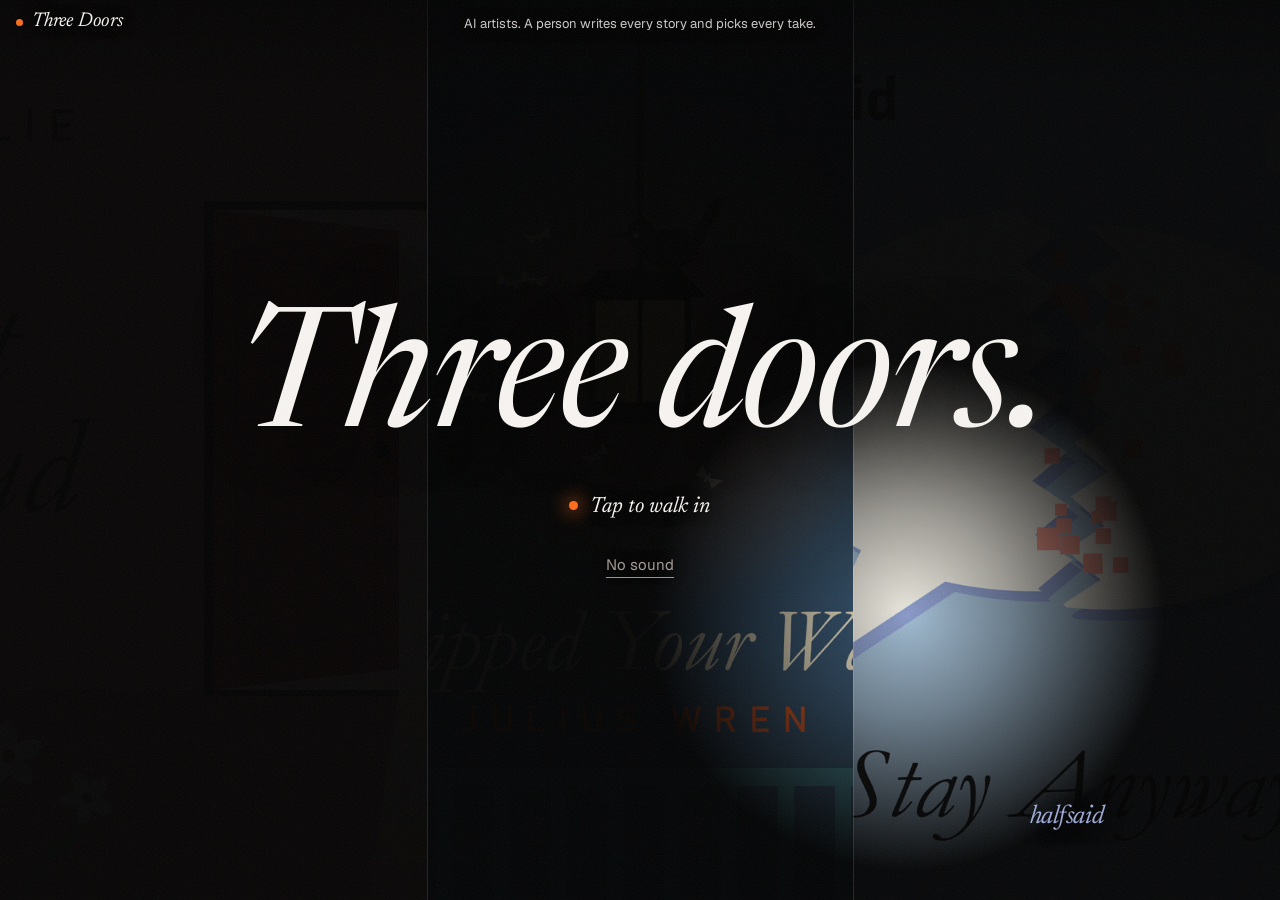
==== commit 36abd4a7: "Add share preview image and link preview tags Co-Authored-By: Claude Sonnet 5.5 <noreply@anthropic.c" ====
--- a/site/index.html
+++ b/site/index.html
@@ -5,6 +5,14 @@
 <meta name="viewport" content="width=device-width, initial-scale=1">
 <title>Three Doors</title>
 <meta name="description" content="Ceralie, Julius Wren and halfsaid. Three AI artists. Each song opens with a short story.">
+<meta property="og:type" content="website">
+<meta property="og:title" content="Three Doors">
+<meta property="og:description" content="Three AI artists. Each song opens with a short story.">
+<meta property="og:image" content="https://tainguyen091994.github.io/three-doors/share.jpg">
+<meta property="og:image:width" content="1200">
+<meta property="og:image:height" content="630">
+<meta name="twitter:card" content="summary_large_image">
+<meta name="theme-color" content="#000000">
 <link rel="stylesheet" href="base.css?v=4">
 <link rel="stylesheet" href="site.css?v=4">
 <link rel="stylesheet" href="gate.css?v=4">
